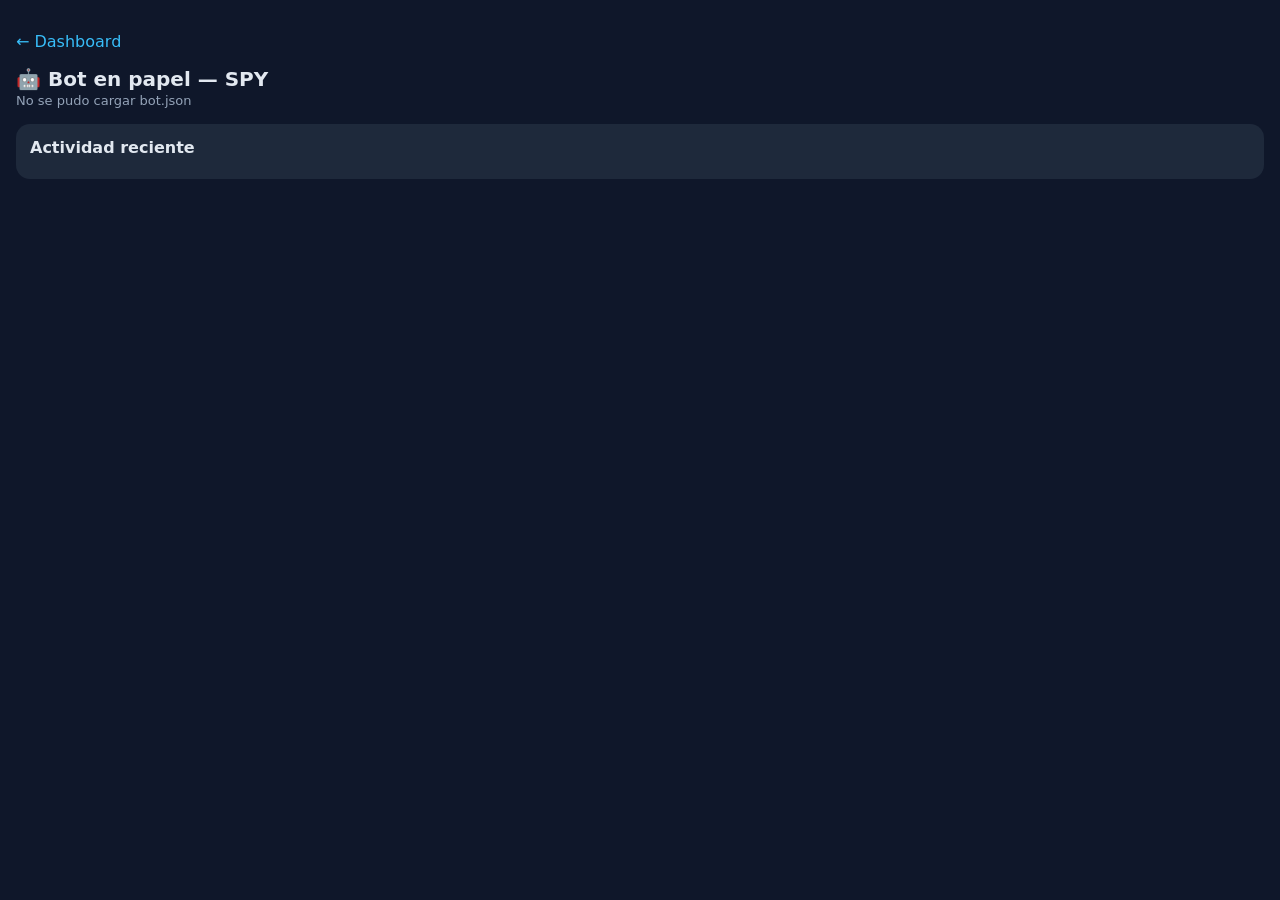
==== bot.html @ 08ff418c "deploy dashboard: bot.html" ====
<!DOCTYPE html>
<html lang="es">
<head>
<meta charset="utf-8">
<meta name="viewport" content="width=device-width, initial-scale=1">
<title>Bot en papel — SPY</title>
<style>
  body{background:#0f172a;color:#e2e8f0;font-family:-apple-system,system-ui,sans-serif;margin:0;padding:16px}
  a{color:#38bdf8;text-decoration:none}
  h1{font-size:20px;margin:0 0 2px}
  .sub{color:#94a3b8;font-size:13px;margin:0 0 16px}
  .card{background:#1e293b;border-radius:14px;padding:14px;margin-bottom:14px}
  .card h2{font-size:16px;margin:0 0 8px}
  .nums{display:flex;gap:18px;flex-wrap:wrap}
  .num b{display:block;font-size:18px}
  .num span{color:#94a3b8;font-size:12px}
  .pos{color:#34d399}.neg{color:#f87171}
  table{width:100%;border-collapse:collapse;font-size:13px}
  td,th{padding:6px 4px;border-bottom:1px solid #334155;text-align:left}
  th{color:#94a3b8;font-weight:600}
  .empty{color:#94a3b8;font-size:13px}
  .run{font-size:12.5px;color:#cbd5e1;padding:5px 0;border-bottom:1px solid #1e293b}
  .run b{color:#e2e8f0}
  .tag{background:#334155;border-radius:6px;padding:1px 6px;font-size:11px}
</style>
</head>
<body>
<p><a href="index.html">← Dashboard</a></p>
<h1>🤖 Bot en papel — SPY</h1>
<p class="sub" id="upd">Cargando…</p>
<div id="books"></div>
<div class="card"><h2>Actividad reciente</h2><div id="runs"></div></div>
<script>
const $=id=>document.getElementById(id);
const money=v=>'$'+Number(v).toLocaleString('en-US',{minimumFractionDigits:2,maximumFractionDigits:2});
const sgn=v=>(v>=0?'+':'')+money(v).replace('$-','$−');
const cls=v=>v>=0?'pos':'neg';
function posRow(p){
  const pnl=p.pnl_abierto==null?'—':`<span class="${cls(p.pnl_abierto)}">${sgn(p.pnl_abierto)}</span>`;
  return `<tr><td>${p.strategy}</td><td>${p.side==='call'?'Call':'Put'} ${p.k_long}/${p.k_short}</td>
  <td>${p.expiry} (${p.dte}d)</td><td>${money(p.debit*100)}</td><td>${p.mark==null?'—':money(p.mark*100)}</td><td>${pnl}</td></tr>`;
}
function tradeRow(t){
  return `<tr><td>${t.strategy}</td><td>${t.side==='call'?'Call':'Put'} ${t.k_long}/${t.k_short}</td>
  <td>${t.entry_date} → ${t.exit_date}</td><td>${t.motivo||''}</td>
  <td><span class="${cls(t.pnl)}">${sgn(t.pnl)}</span></td></tr>`;
}
function bookCard(name,b){
  const titulo=name==='principal'?'Libro principal (con filtro flip)':'Libro sombra (sin filtro flip)';
  let h=`<div class="card"><h2>${titulo}</h2><div class="nums">
    <div class="num"><b>${money(b.equity)}</b><span>Valor total</span></div>
    <div class="num"><b>${money(b.cash)}</b><span>Efectivo</span></div>
    <div class="num"><b class="${cls(b.pnl_realizado)}">${sgn(b.pnl_realizado)}</b><span>Ganado/perdido cerrado</span></div></div>`;
  h+=`<h2 style="margin-top:12px">Posiciones abiertas (${b.abiertas.length})</h2>`;
  h+=b.abiertas.length?`<table><tr><th>Estrategia</th><th>Spread</th><th>Vence</th><th>Pagó</th><th>Vale</th><th>P&amp;L</th></tr>${b.abiertas.map(posRow).join('')}</table>`:`<p class="empty">Sin posiciones. El bot espera su señal.</p>`;
  if(b.cerrados.length){
    h+=`<h2 style="margin-top:12px">Trades cerrados</h2><table><tr><th>Estrategia</th><th>Spread</th><th>Fechas</th><th>Salida</th><th>P&amp;L</th></tr>${b.cerrados.map(tradeRow).join('')}</table>`;
  }
  return h+'</div>';
}
fetch('bot.json',{cache:'no-store'}).then(r=>r.json()).then(d=>{
  $('upd').textContent='Plata falsa · Precios reales de SPY · Actualizado: '+d.updated.replace('T',' ').slice(0,16)+' · Bot creado el '+d.creado;
  $('books').innerHTML=bookCard('principal',d.libros.principal)+bookCard('sombra',d.libros.sombra);
  $('runs').innerHTML=d.runs.map(r=>{
    const s=Object.entries(r.senales).filter(([k,v])=>v).map(([k])=>k).join(', ')||'sin señales';
    const a=r.acciones&&r.acciones.length?r.acciones.join(' · '):'sin movimientos';
    return `<div class="run"><b>${r.fecha}</b> · SPY $${r.spot} · RSI ${r.rsi} · <span class="tag">${s}</span> · ${a}</div>`;
  }).join('')||'<p class="empty">Sin actividad todavía.</p>';
}).catch(e=>{$('upd').textContent='No se pudo cargar bot.json';});
</script>
</body>
</html>
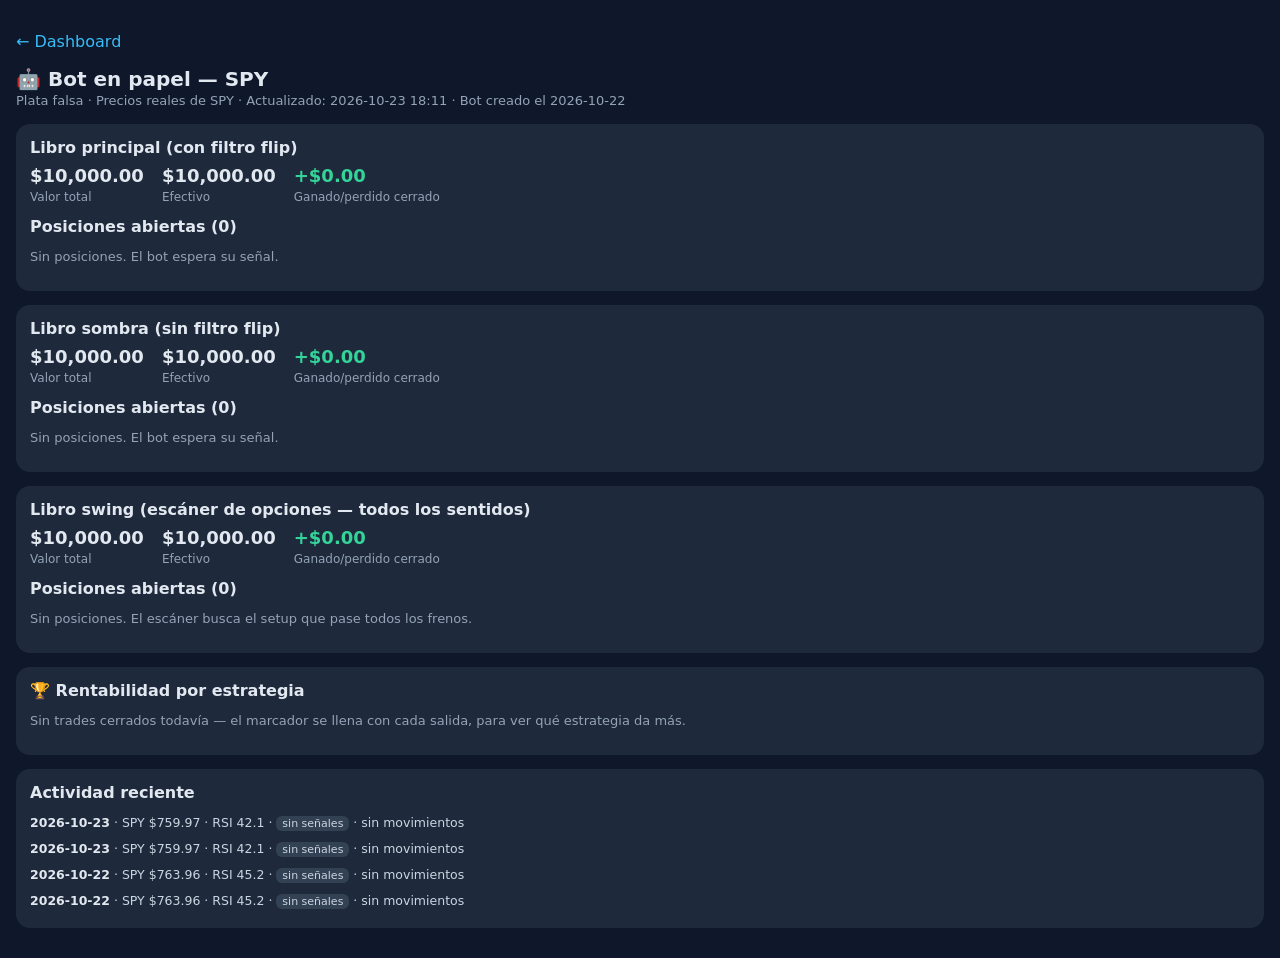
==== commit c4b9ac3a: "deploy dashboard: bot.html" ====
--- a/bot.html
+++ b/bot.html
@@ -29,6 +29,8 @@
 <h1>🤖 Bot en papel — SPY</h1>
 <p class="sub" id="upd">Cargando…</p>
 <div id="books"></div>
+<div id="swing"></div>
+<div class="card"><h2>🏆 Rentabilidad por estrategia</h2><div id="marcador"></div></div>
 <div class="card"><h2>Actividad reciente</h2><div id="runs"></div></div>
 <script>
 const $=id=>document.getElementById(id);
@@ -58,9 +60,39 @@
   }
   return h+'</div>';
 }
+function swingRow(p){
+  const pnl=p.pnl_abierto==null?'—':`<span class="${cls(p.pnl_abierto)}">${sgn(p.pnl_abierto)}</span>`;
+  const est=p.estructura==='spread'?`Spread ${p.side} ${p.k_long}/${p.k_short}`:`${p.side==='call'?'Call':'Put'} sola ${p.k_long}`;
+  return `<tr><td><b>${p.symbol}</b></td><td>${est}</td>
+  <td>${p.expiry} (${p.dte}d)</td><td>${money(p.debit*100)}</td><td>${p.mark==null?'—':money(p.mark*100)}</td><td>${pnl}</td></tr>`;
+}
+function swingTradeRow(t){
+  const est=t.estructura==='spread'?`Spread ${t.side} ${t.k_long}/${t.k_short}`:`${t.side==='call'?'Call':'Put'} sola ${t.k_long}`;
+  return `<tr><td><b>${t.symbol}</b></td><td>${est}</td>
+  <td>${t.entry_date} → ${t.exit_date}</td><td>${t.motivo||''}</td>
+  <td><span class="${cls(t.pnl)}">${sgn(t.pnl)}</span></td></tr>`;
+}
+function swingCard(b){
+  let h=`<div class="card"><h2>Libro swing (escáner de opciones — todos los sentidos)</h2><div class="nums">
+    <div class="num"><b>${money(b.equity)}</b><span>Valor total</span></div>
+    <div class="num"><b>${money(b.cash)}</b><span>Efectivo</span></div>
+    <div class="num"><b class="${cls(b.pnl_realizado)}">${sgn(b.pnl_realizado)}</b><span>Ganado/perdido cerrado</span></div></div>`;
+  h+=`<h2 style="margin-top:12px">Posiciones abiertas (${b.abiertas.length})</h2>`;
+  h+=b.abiertas.length?`<table><tr><th>Acción</th><th>Estructura</th><th>Vence</th><th>Pagó</th><th>Vale</th><th>P&amp;L</th></tr>${b.abiertas.map(swingRow).join('')}</table>`:`<p class="empty">Sin posiciones. El escáner busca el setup que pase todos los frenos.</p>`;
+  if(b.cerrados.length){
+    h+=`<h2 style="margin-top:12px">Trades cerrados</h2><table><tr><th>Acción</th><th>Estructura</th><th>Fechas</th><th>Salida</th><th>P&amp;L</th></tr>${b.cerrados.map(swingTradeRow).join('')}</table>`;
+  }
+  return h+'</div>';
+}
+function marcadorHTML(rows){
+  if(!rows.length) return '<p class="empty">Sin trades cerrados todavía — el marcador se llena con cada salida, para ver qué estrategia da más.</p>';
+  return `<table><tr><th>Estrategia</th><th>Libro</th><th>Trades</th><th>Ganados</th><th>P&amp;L</th></tr>${rows.map(m=>`<tr><td>${m.estrategia}</td><td>${m.libro}</td><td>${m.trades}</td><td>${m.ganados}</td><td><span class="${cls(m.pnl)}">${sgn(m.pnl)}</span></td></tr>`).join('')}</table>`;
+}
 fetch('bot.json',{cache:'no-store'}).then(r=>r.json()).then(d=>{
   $('upd').textContent='Plata falsa · Precios reales de SPY · Actualizado: '+d.updated.replace('T',' ').slice(0,16)+' · Bot creado el '+d.creado;
   $('books').innerHTML=bookCard('principal',d.libros.principal)+bookCard('sombra',d.libros.sombra);
+  $('swing').innerHTML=d.swing?swingCard(d.swing):'';
+  $('marcador').innerHTML=marcadorHTML(d.marcador||[]);
   $('runs').innerHTML=d.runs.map(r=>{
     const s=Object.entries(r.senales).filter(([k,v])=>v).map(([k])=>k).join(', ')||'sin señales';
     const a=r.acciones&&r.acciones.length?r.acciones.join(' · '):'sin movimientos';
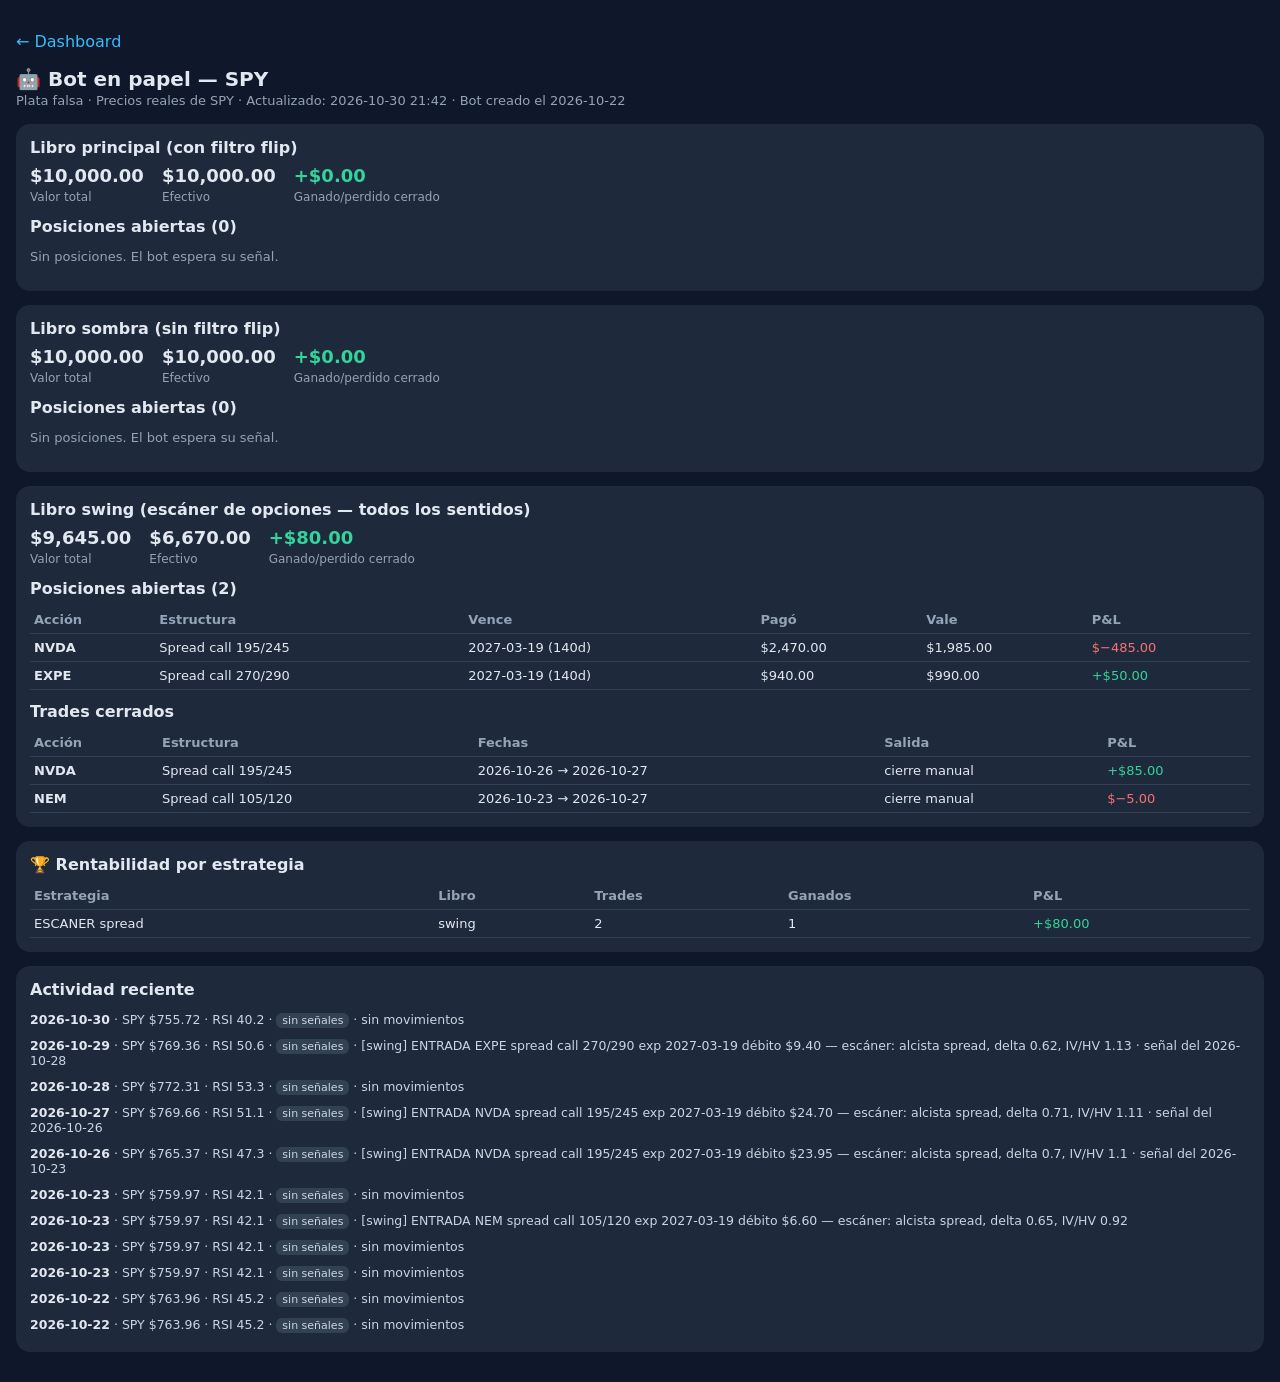
==== commit dbf28ec3: "deploy dashboard: bot.html" ====
--- a/bot.html
+++ b/bot.html
@@ -30,6 +30,7 @@
 <p class="sub" id="upd">Cargando…</p>
 <div id="books"></div>
 <div id="swing"></div>
+<div id="otros"></div>
 <div class="card"><h2>🏆 Rentabilidad por estrategia</h2><div id="marcador"></div></div>
 <div class="card"><h2>Actividad reciente</h2><div id="runs"></div></div>
 <script>
@@ -84,6 +85,34 @@
   }
   return h+'</div>';
 }
+function otrosRow(p){
+  const pnl=p.pnl_abierto==null?'—':`<span class="${cls(p.pnl_abierto)}">${sgn(p.pnl_abierto)}</span>`;
+  const est=p.k_long!=null?`Spread call ${p.k_long}/${p.k_short}`:(p.shares?`Acciones ${Number(p.shares).toFixed(2)}`:'—');
+  const vence=p.expiry?`${p.expiry} (${p.dte}d)`:'—';
+  const pago=p.k_long!=null?money(p.debit*100):money(p.debit);
+  const vale=p.mark==null?'—':(p.k_long!=null?money(p.mark*100):money(p.mark));
+  return `<tr><td><b>${p.symbol||p.ticker||''}</b></td><td>${est}</td>
+  <td>${vence}</td><td>${pago}</td><td>${vale}</td><td>${pnl}</td></tr>`;
+}
+function otrosTradeRow(t){
+  const est=t.k_long?`Spread ${t.k_long}/${t.k_short}`:'—';
+  return `<tr><td><b>${t.symbol||t.ticker||''}</b></td><td>${est}</td>
+  <td>${t.entry_date} → ${t.exit_date}</td><td>${t.motivo||''}</td>
+  <td><span class="${cls(t.pnl)}">${sgn(t.pnl)}</span></td></tr>`;
+}
+function otrosCard(b){
+  let h=`<div class="card"><h2>${b.titulo}${b.archivado?' · ARCHIVADO':''}</h2><div class="nums">
+    <div class="num"><b>${money(b.equity)}</b><span>Valor total</span></div>
+    <div class="num"><b>${money(b.cash)}</b><span>Efectivo</span></div>
+    <div class="num"><b class="${cls(b.pnl_realizado)}">${sgn(b.pnl_realizado)}</b><span>Ganado/perdido cerrado</span></div></div>`;
+  if(b.last_bar_date) h+=`<p class="sub">Última barra del libro: ${b.last_bar_date}</p>`;
+  h+=`<h2 style="margin-top:12px">Posiciones abiertas (${b.abiertas.length})</h2>`;
+  h+=b.abiertas.length?`<table><tr><th>Acción</th><th>Estructura</th><th>Vence</th><th>Pagó</th><th>Vale</th><th>P&amp;L</th></tr>${b.abiertas.map(otrosRow).join('')}</table>`:`<p class="empty">Sin posiciones abiertas en este libro.</p>`;
+  if(b.cerrados.length){
+    h+=`<h2 style="margin-top:12px">Trades cerrados</h2><table><tr><th>Acción</th><th>Estructura</th><th>Fechas</th><th>Salida</th><th>P&amp;L</th></tr>${b.cerrados.map(otrosTradeRow).join('')}</table>`;
+  }
+  return h+'</div>';
+}
 function marcadorHTML(rows){
   if(!rows.length) return '<p class="empty">Sin trades cerrados todavía — el marcador se llena con cada salida, para ver qué estrategia da más.</p>';
   return `<table><tr><th>Estrategia</th><th>Libro</th><th>Trades</th><th>Ganados</th><th>P&amp;L</th></tr>${rows.map(m=>`<tr><td>${m.estrategia}</td><td>${m.libro}</td><td>${m.trades}</td><td>${m.ganados}</td><td><span class="${cls(m.pnl)}">${sgn(m.pnl)}</span></td></tr>`).join('')}</table>`;
@@ -92,6 +121,7 @@
   $('upd').textContent='Plata falsa · Precios reales de SPY · Actualizado: '+d.updated.replace('T',' ').slice(0,16)+' · Bot creado el '+d.creado;
   $('books').innerHTML=bookCard('principal',d.libros.principal)+bookCard('sombra',d.libros.sombra);
   $('swing').innerHTML=d.swing?swingCard(d.swing):'';
+  $('otros').innerHTML=(d.otros_libros||[]).map(otrosCard).join('');
   $('marcador').innerHTML=marcadorHTML(d.marcador||[]);
   $('runs').innerHTML=d.runs.map(r=>{
     const s=Object.entries(r.senales).filter(([k,v])=>v).map(([k])=>k).join(', ')||'sin señales';
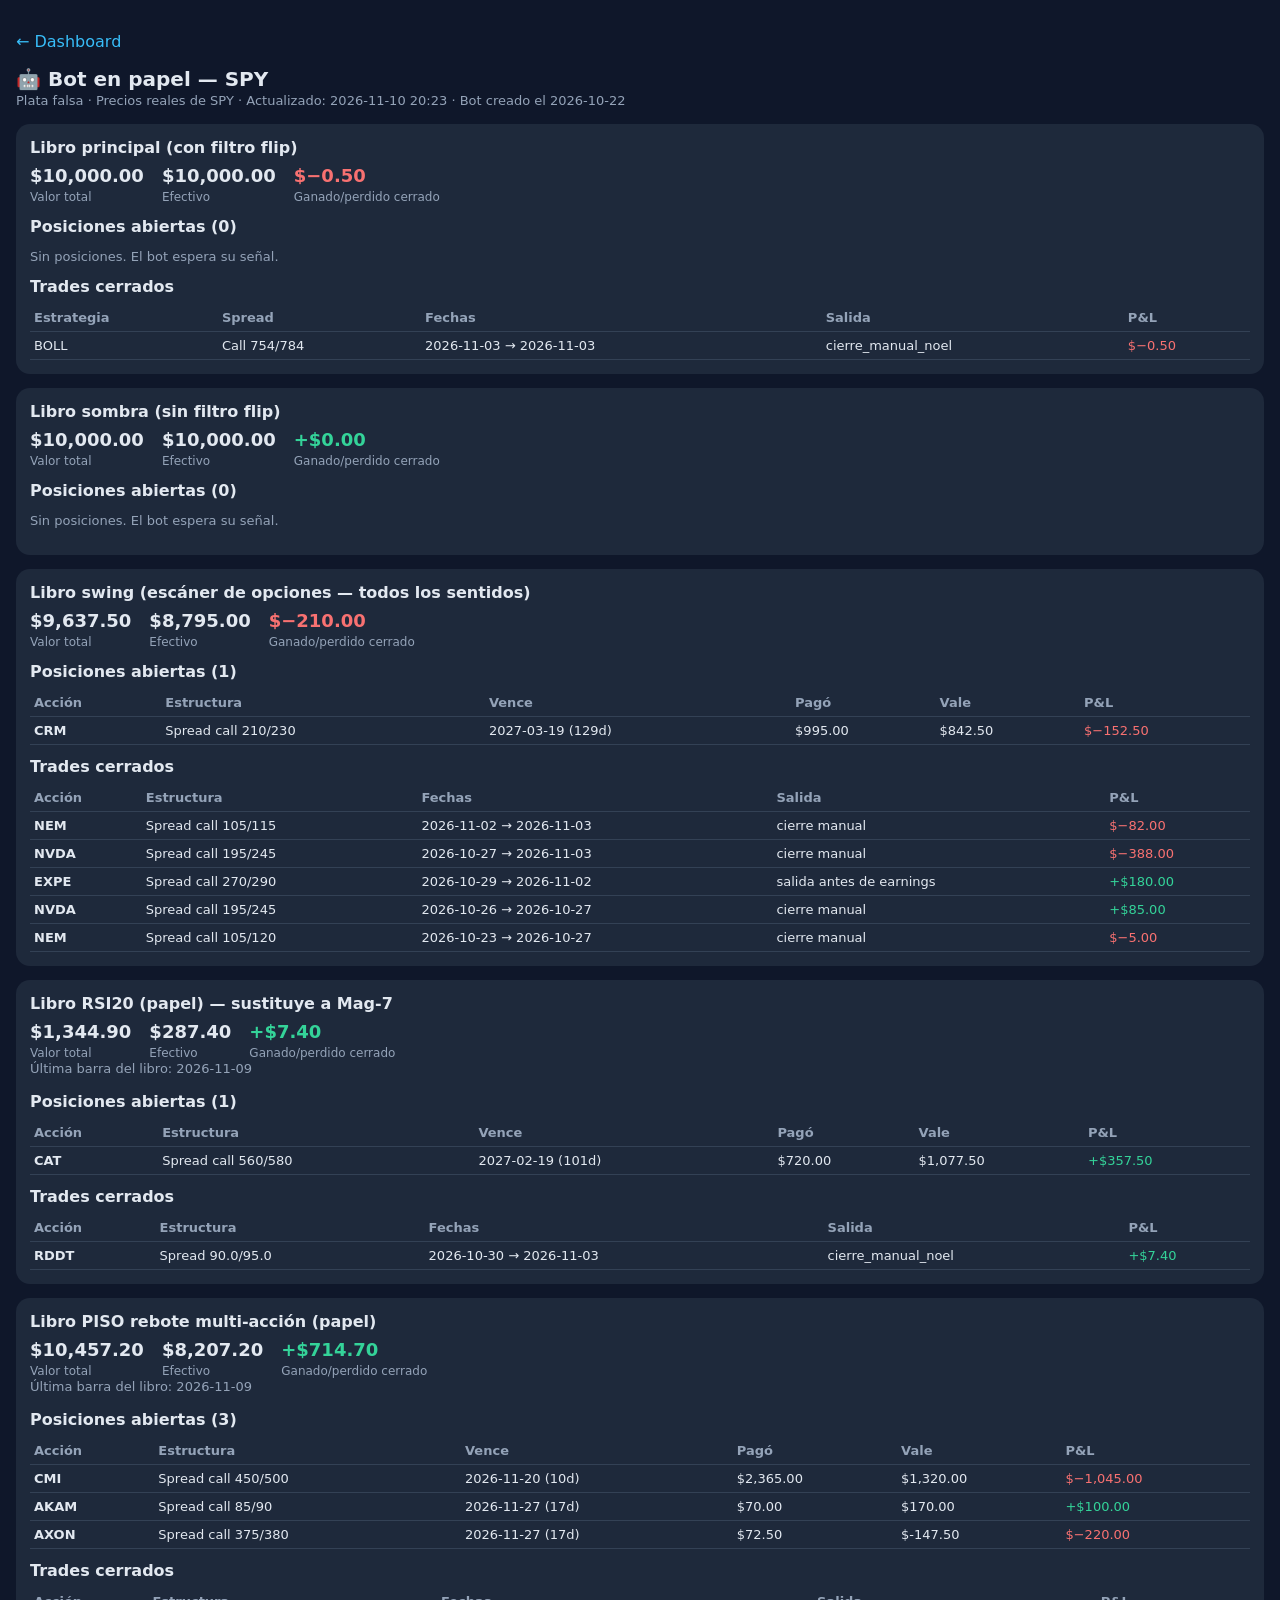
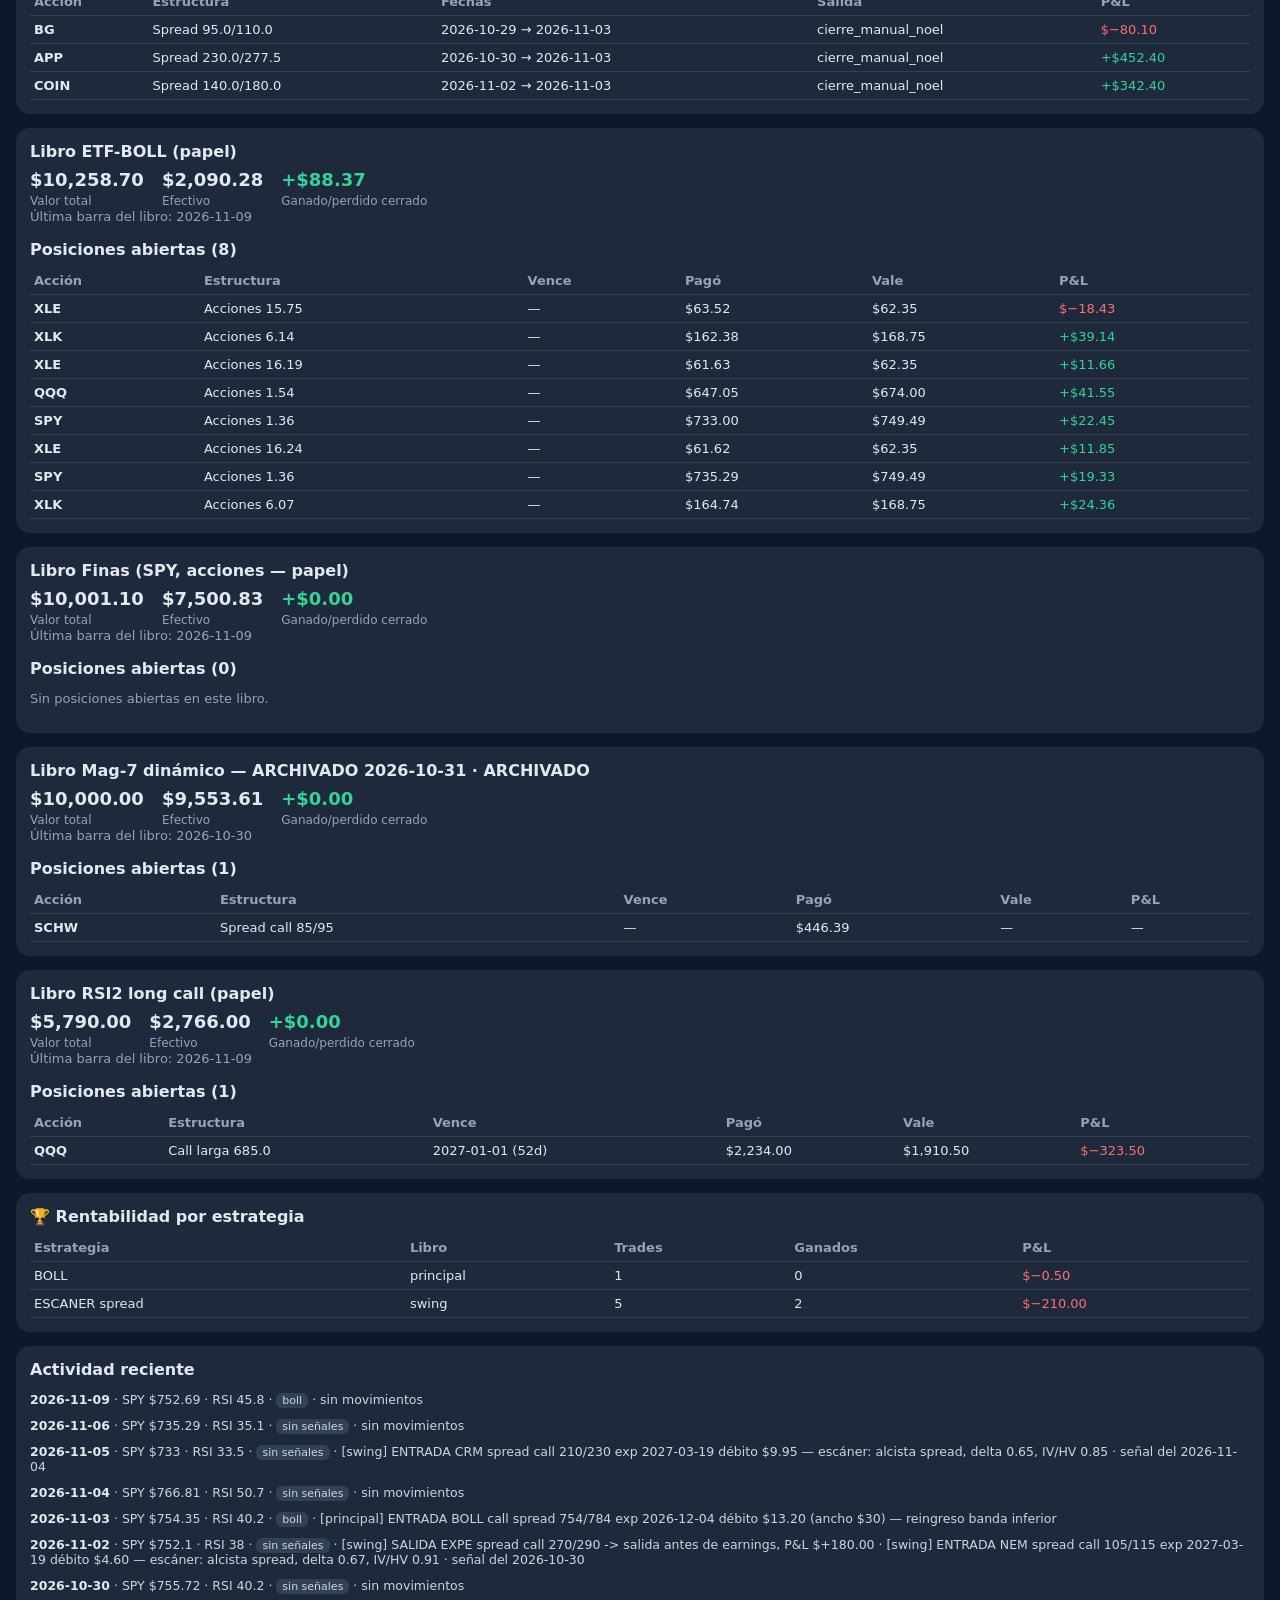
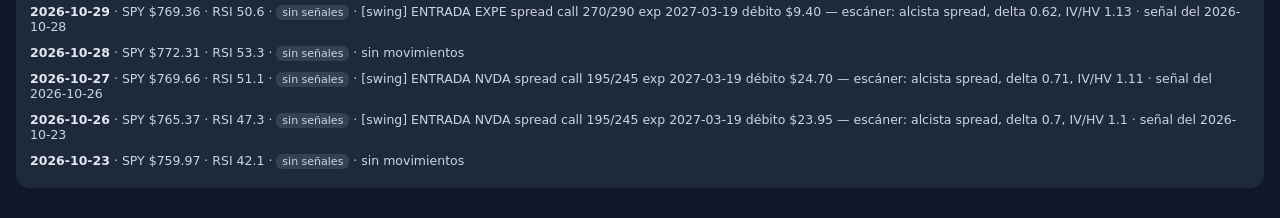
==== commit 9c4de057: "deploy dashboard: bot.html" ====
--- a/bot.html
+++ b/bot.html
@@ -87,15 +87,16 @@
 }
 function otrosRow(p){
   const pnl=p.pnl_abierto==null?'—':`<span class="${cls(p.pnl_abierto)}">${sgn(p.pnl_abierto)}</span>`;
-  const est=p.k_long!=null?`Spread call ${p.k_long}/${p.k_short}`:(p.shares?`Acciones ${Number(p.shares).toFixed(2)}`:'—');
+  const esOpcion=p.k_long!=null||p.estructura!=null;
+  const est=p.estructura?p.estructura:(p.k_long!=null?`Spread call ${p.k_long}/${p.k_short}`:(p.shares?`Acciones ${Number(p.shares).toFixed(2)}`:'—'));
   const vence=p.expiry?`${p.expiry} (${p.dte}d)`:'—';
-  const pago=p.k_long!=null?money(p.debit*100):money(p.debit);
-  const vale=p.mark==null?'—':(p.k_long!=null?money(p.mark*100):money(p.mark));
+  const pago=esOpcion?money(p.debit*100):money(p.debit);
+  const vale=p.mark==null?'—':(esOpcion?money(p.mark*100):money(p.mark));
   return `<tr><td><b>${p.symbol||p.ticker||''}</b></td><td>${est}</td>
   <td>${vence}</td><td>${pago}</td><td>${vale}</td><td>${pnl}</td></tr>`;
 }
 function otrosTradeRow(t){
-  const est=t.k_long?`Spread ${t.k_long}/${t.k_short}`:'—';
+  const est=t.estructura?t.estructura:(t.k_long?`Spread ${t.k_long}/${t.k_short}`:'—');
   return `<tr><td><b>${t.symbol||t.ticker||''}</b></td><td>${est}</td>
   <td>${t.entry_date} → ${t.exit_date}</td><td>${t.motivo||''}</td>
   <td><span class="${cls(t.pnl)}">${sgn(t.pnl)}</span></td></tr>`;
